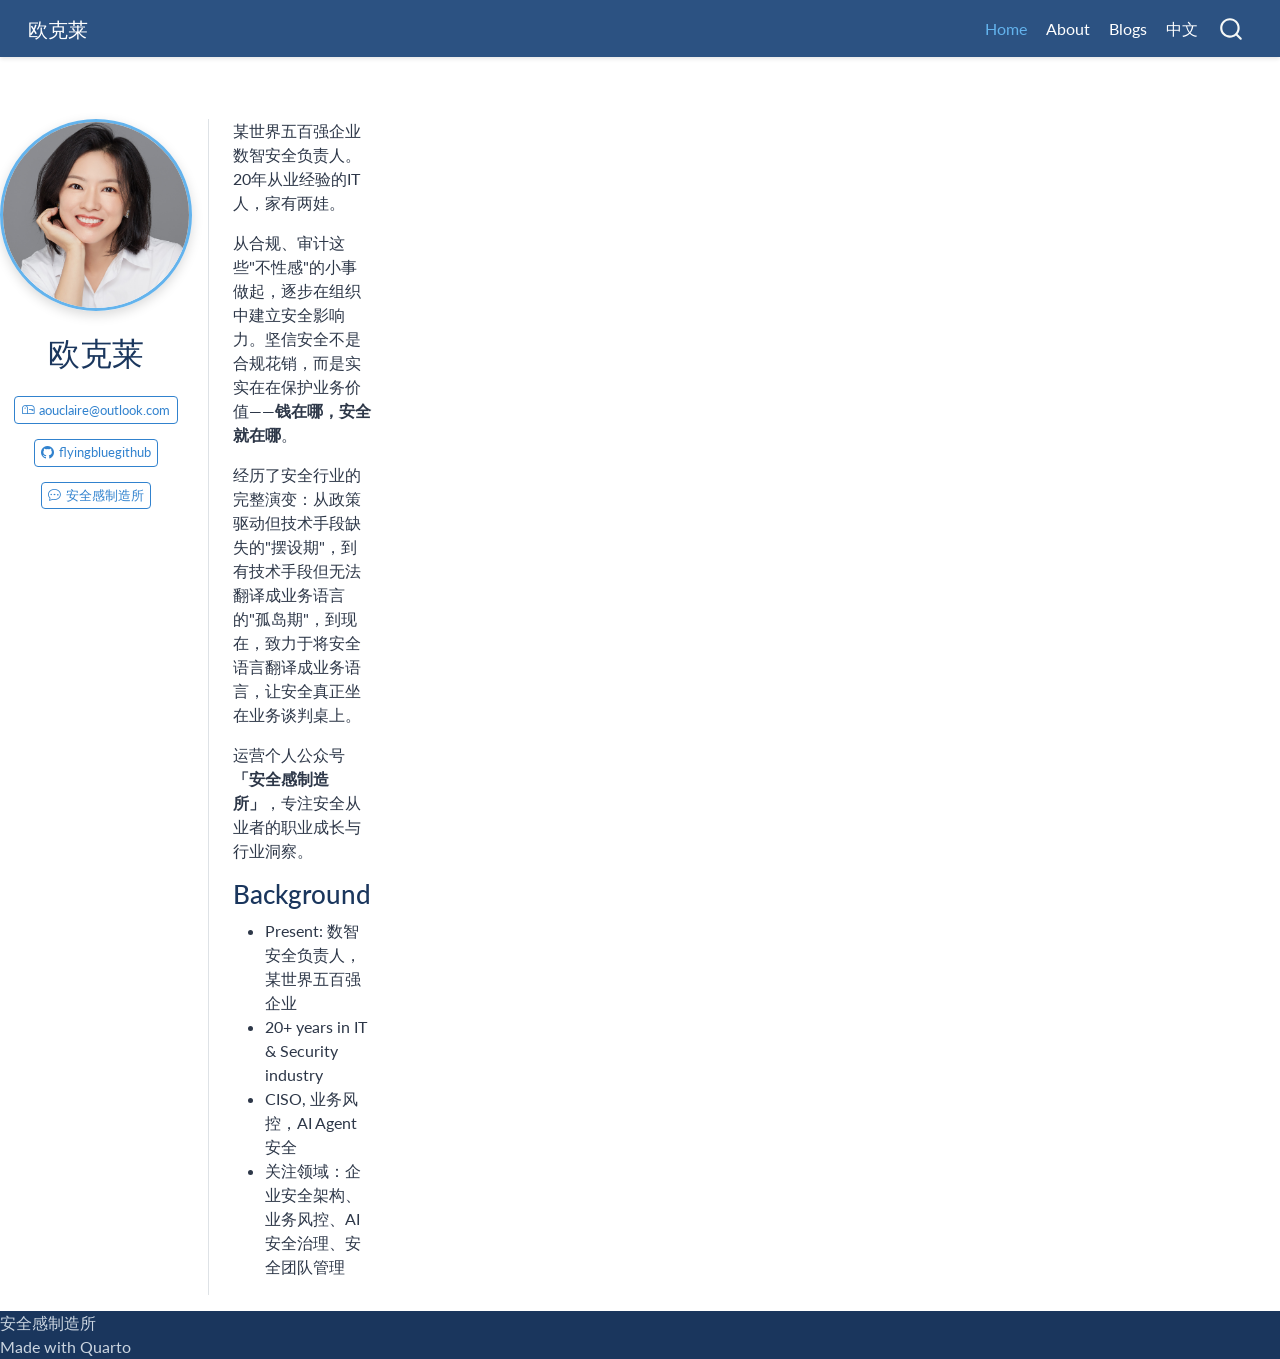
==== docs/index.html @ d81d4469 "Add compiled docs with personal content" ====
<!DOCTYPE html>
<html xmlns="http://www.w3.org/1999/xhtml" lang="en" xml:lang="en"><head>

<meta charset="utf-8">
<meta name="generator" content="quarto-1.6.39">

<meta name="viewport" content="width=device-width, initial-scale=1.0, user-scalable=yes">


<title>欧克莱</title>
<style>
code{white-space: pre-wrap;}
span.smallcaps{font-variant: small-caps;}
div.columns{display: flex; gap: min(4vw, 1.5em);}
div.column{flex: auto; overflow-x: auto;}
div.hanging-indent{margin-left: 1.5em; text-indent: -1.5em;}
ul.task-list{list-style: none;}
ul.task-list li input[type="checkbox"] {
  width: 0.8em;
  margin: 0 0.8em 0.2em -1em;
  vertical-align: middle;
}
</style>


<script src="site_libs/quarto-nav/quarto-nav.js"></script>
<script src="site_libs/quarto-nav/headroom.min.js"></script>
<script src="site_libs/clipboard/clipboard.min.js"></script>
<script src="site_libs/quarto-search/autocomplete.umd.js"></script>
<script src="site_libs/quarto-search/fuse.min.js"></script>
<script src="site_libs/quarto-search/quarto-search.js"></script>
<meta name="quarto:offset" content="./">
<link href="./images/site-logo.png" rel="icon" type="image/png">
<script src="site_libs/quarto-html/quarto.js"></script>
<script src="site_libs/quarto-html/popper.min.js"></script>
<script src="site_libs/quarto-html/tippy.umd.min.js"></script>
<link href="site_libs/quarto-html/tippy.css" rel="stylesheet">
<link href="site_libs/quarto-html/quarto-syntax-highlighting-fe8e7e522ae82dd820442a7d00205796.css" rel="stylesheet" id="quarto-text-highlighting-styles">
<script src="site_libs/bootstrap/bootstrap.min.js"></script>
<link href="site_libs/bootstrap/bootstrap-icons.css" rel="stylesheet">
<link href="site_libs/bootstrap/bootstrap-5df277ab798583035ee15cc21a835e6a.min.css" rel="stylesheet" append-hash="true" id="quarto-bootstrap" data-mode="light">
<script id="quarto-search-options" type="application/json">{
  "location": "navbar",
  "copy-button": false,
  "collapse-after": 3,
  "panel-placement": "end",
  "type": "overlay",
  "limit": 50,
  "keyboard-shortcut": [
    "f",
    "/",
    "s"
  ],
  "show-item-context": false,
  "language": {
    "search-no-results-text": "No results",
    "search-matching-documents-text": "matching documents",
    "search-copy-link-title": "Copy link to search",
    "search-hide-matches-text": "Hide additional matches",
    "search-more-match-text": "more match in this document",
    "search-more-matches-text": "more matches in this document",
    "search-clear-button-title": "Clear",
    "search-text-placeholder": "",
    "search-detached-cancel-button-title": "Cancel",
    "search-submit-button-title": "Submit",
    "search-label": "Search"
  }
}</script>

<style>
  :root {
    --theme-navy: #1a365d;
    --theme-navy-light: #2c5282;
    --theme-blue: #3182ce;
    --theme-blue-light: #63b3ed;
  }
  body {
    color: #2d3748;
  }
  .navbar {
    background-color: var(--theme-navy-light) !important;
    box-shadow: 0 2px 4px rgba(0,0,0,0.1);
  }
  .navbar .navbar-title,
  .navbar .nav-link {
    color: white !important;
  }
  .navbar .nav-link:hover,
  .navbar .nav-link.active {
    color: var(--theme-blue-light) !important;
  }
  .about-image {
    border: 3px solid var(--theme-blue-light);
    box-shadow: 0 4px 12px rgba(0,0,0,0.15);
    object-fit: cover;
  }
  .about-link {
    color: var(--theme-blue) !important;
  }
  .about-link:hover {
    color: var(--theme-navy-light) !important;
  }
  .page-footer {
    background-color: var(--theme-navy);
    color: #cbd5e0;
  }
  a {
    color: var(--theme-blue);
  }
  a:hover {
    color: var(--theme-navy-light);
  }
  h1, h2, h3 {
    color: var(--theme-navy);
  }
</style>

</head>

<body class="nav-fixed fullcontent">

<div id="quarto-search-results"></div>
  <header id="quarto-header" class="headroom fixed-top">
    <nav class="navbar navbar-expand-lg " data-bs-theme="dark">
      <div class="navbar-container container-fluid">
      <div class="navbar-brand-container mx-auto">
    <a class="navbar-brand" href="./index.html">
    <span class="navbar-title">欧克莱</span>
    </a>
  </div>
            <div id="quarto-search" class="" title="Search"></div>
          <button class="navbar-toggler" type="button" data-bs-toggle="collapse" data-bs-target="#navbarCollapse" aria-controls="navbarCollapse" role="menu" aria-expanded="false" aria-label="Toggle navigation" onclick="if (window.quartoToggleHeadroom) { window.quartoToggleHeadroom(); }">
  <span class="navbar-toggler-icon"></span>
</button>
          <div class="collapse navbar-collapse" id="navbarCollapse">
            <ul class="navbar-nav navbar-nav-scroll ms-auto">
  <li class="nav-item">
    <a class="nav-link active" href="./index.html" aria-current="page"> 
<span class="menu-text">Home</span></a>
  </li>  
  <li class="nav-item">
    <a class="nav-link" href="./about.html"> 
<span class="menu-text">About</span></a>
  </li>  
  <li class="nav-item">
    <a class="nav-link" href="./blog.html"> 
<span class="menu-text">Blogs</span></a>
  </li>  
  <li class="nav-item">
    <a class="nav-link" href="./Chinese.html"> 
<span class="menu-text">中文</span></a>
  </li>  
</ul>
          </div> <!-- /navcollapse -->
            <div class="quarto-navbar-tools">
</div>
      </div> <!-- /container-fluid -->
    </nav>
</header>
<!-- content -->
<div id="quarto-content" class="quarto-container page-columns page-rows-contents page-layout-article page-navbar">
<!-- sidebar -->
<!-- margin-sidebar -->
    
<!-- main -->
<main class="content" id="quarto-document-content">



<div class="quarto-about-trestles">
  <div class="about-entity">
    <img src="images/大头照.JPG" class="about-image
  round " style="height: 12em; width: 12em;">
<header id="title-block-header" class="quarto-title-block default">
<div class="quarto-title">
<h1 class="title">欧克莱</h1>
</div>
<div class="quarto-title-meta">
  </div>
</header>
    <div class="about-links">
  <a href="mailto:aouclaire@outlook.com" class="about-link" rel="" target="">
    <i class="bi bi-mailbox"></i>
     <span class="about-link-text">aouclaire@outlook.com</span>
  </a>
  <a href="https://github.com/flyingbluegithub" class="about-link" rel="" target="">
    <i class="bi bi-github"></i>
     <span class="about-link-text">flyingbluegithub</span>
  </a>
  <a href="https://mp.weixin.qq.com/" class="about-link" rel="" target="">
    <i class="bi bi-chat-dots"></i>
     <span class="about-link-text">安全感制造所</span>
  </a>
</div>
  </div>
  <div class="about-contents"><div id="hero-heading">

<p>某世界五百强企业数智安全负责人。20年从业经验的IT人，家有两娃。</p>

<p>从合规、审计这些"不性感"的小事做起，逐步在组织中建立安全影响力。坚信安全不是合规花销，而是实实在在保护业务价值——<strong>钱在哪，安全就在哪</strong>。</p>

<p>经历了安全行业的完整演变：从政策驱动但技术手段缺失的"摆设期"，到有技术手段但无法翻译成业务语言的"孤岛期"，到现在，致力于将安全语言翻译成业务语言，让安全真正坐在业务谈判桌上。</p>

<p>运营个人公众号 <strong>「安全感制造所」</strong>，专注安全从业者的职业成长与行业洞察。</p>

<section id="background" class="level2">
<h2 data-anchor-id="background">Background</h2>
<ul>
<li>Present: 数智安全负责人，某世界五百强企业</li>
<li>20+ years in IT &amp; Security industry</li>
<li>CISO, 业务风控，AI Agent 安全</li>
<li>关注领域：企业安全架构、业务风控、AI安全治理、安全团队管理</li>
</ul>
</section>

</div></div>
</div>




</main> <!-- /main -->
<script id="quarto-html-after-body" type="application/javascript">
window.document.addEventListener("DOMContentLoaded", function (event) {
  const toggleBodyColorMode = (bsSheetEl) => {
    const mode = bsSheetEl.getAttribute("data-mode");
    const bodyEl = window.document.querySelector("body");
    if (mode === "dark") {
      bodyEl.classList.add("quarto-dark");
      bodyEl.classList.remove("quarto-light");
    } else {
      bodyEl.classList.add("quarto-light");
      bodyEl.classList.remove("quarto-dark");
    }
  }
  const toggleBodyColorPrimary = () => {
    const bsSheetEl = window.document.querySelector("link#quarto-bootstrap");
    if (bsSheetEl) {
      toggleBodyColorMode(bsSheetEl);
    }
  }
  toggleBodyColorPrimary();  
  window.addEventListener("hashchange", function () {
    if (window.location.hash === "") {
      window.scrollTo(0, 0);
    }
  })
  const btnSkipLink = window.document.querySelector("[data-role='skip-link']");
  btnSkipLink.addEventListener('click', function (e) {
    e.preventDefault();
    window.scrollTo(0, 0);
  });
  const tabsets = window.document.querySelectorAll(".panel-tabset-tabby");
  tabsets.forEach(function(tabset) {
    const tabButton = tabset.querySelector(".panel-tabset-tabby > li:first-child .tabby-tab");
    if (tabButton) tabButton.click();
  });
  const toggleCenter = (e) => {
    if (e.target.tagName === 'svg' || e.target.tagName === 'use') {
      e.preventDefault();
    }
  }
  window.document.querySelectorAll("a[href^='#']").forEach(el => {
    el.addEventListener('click', toggleCenter);
  });
  const setPageTheme = () => {
    const bsSheetEl = window.document.querySelector("link#quarto-bootstrap");
    const bodyEl = window.document.querySelector("body");
    const theme = bsSheetEl.getAttribute("data-mode");
    bodyEl.classList.remove("quarto-light", "quarto-dark");
    bodyEl.classList.add(theme === "dark" ? "quarto-dark" : "quarto-light");
  }
  setPageTheme();
  window.addEventListener("quartotabboot", setPageTheme);
  const tooltipTriggerList = window.document.querySelectorAll('[data-bs-toggle="tooltip"]');
  for (let i = 0; i < tooltipTriggerList.length; i++) {
    const tooltipTrigger = tooltipTriggerList[i];
    const tooltip = new bootstrap.Tooltip(tooltipTrigger, {
      html: true,
      sanitize: false
    });
  }
});
</script>
</div> <!-- /content -->
<footer class="footer">
  <div class="page-footer">
    <div class="page-footer-left">
      安全感制造所
    </div>
    <div class="page-footer-right">
      Made with Quarto
    </div>
  </div>
</footer>



</body></html>
---- docs/site_libs/quarto-html/tippy.css ----
.tippy-box[data-animation=fade][data-state=hidden]{opacity:0}[data-tippy-root]{max-width:calc(100vw - 10px)}.tippy-box{position:relative;background-color:#333;color:#fff;border-radius:4px;font-size:14px;line-height:1.4;white-space:normal;outline:0;transition-property:transform,visibility,opacity}.tippy-box[data-placement^=top]>.tippy-arrow{bottom:0}.tippy-box[data-placement^=top]>.tippy-arrow:before{bottom:-7px;left:0;border-width:8px 8px 0;border-top-color:initial;transform-origin:center top}.tippy-box[data-placement^=bottom]>.tippy-arrow{top:0}.tippy-box[data-placement^=bottom]>.tippy-arrow:before{top:-7px;left:0;border-width:0 8px 8px;border-bottom-color:initial;transform-origin:center bottom}.tippy-box[data-placement^=left]>.tippy-arrow{right:0}.tippy-box[data-placement^=left]>.tippy-arrow:before{border-width:8px 0 8px 8px;border-left-color:initial;right:-7px;transform-origin:center left}.tippy-box[data-placement^=right]>.tippy-arrow{left:0}.tippy-box[data-placement^=right]>.tippy-arrow:before{left:-7px;border-width:8px 8px 8px 0;border-right-color:initial;transform-origin:center right}.tippy-box[data-inertia][data-state=visible]{transition-timing-function:cubic-bezier(.54,1.5,.38,1.11)}.tippy-arrow{width:16px;height:16px;color:#333}.tippy-arrow:before{content:"";position:absolute;border-color:transparent;border-style:solid}.tippy-content{position:relative;padding:5px 9px;z-index:1}
---- docs/site_libs/quarto-html/quarto-syntax-highlighting-fe8e7e522ae82dd820442a7d00205796.css ----
/* quarto syntax highlight colors */
:root {
  --quarto-hl-ot-color: #003B4F;
  --quarto-hl-at-color: #657422;
  --quarto-hl-ss-color: #20794D;
  --quarto-hl-an-color: #5E5E5E;
  --quarto-hl-fu-color: #4758AB;
  --quarto-hl-st-color: #20794D;
  --quarto-hl-cf-color: #003B4F;
  --quarto-hl-op-color: #5E5E5E;
  --quarto-hl-er-color: #AD0000;
  --quarto-hl-bn-color: #AD0000;
  --quarto-hl-al-color: #AD0000;
  --quarto-hl-va-color: #111111;
  --quarto-hl-bu-color: inherit;
  --quarto-hl-ex-color: inherit;
  --quarto-hl-pp-color: #AD0000;
  --quarto-hl-in-color: #5E5E5E;
  --quarto-hl-vs-color: #20794D;
  --quarto-hl-wa-color: #5E5E5E;
  --quarto-hl-do-color: #5E5E5E;
  --quarto-hl-im-color: #00769E;
  --quarto-hl-ch-color: #20794D;
  --quarto-hl-dt-color: #AD0000;
  --quarto-hl-fl-color: #AD0000;
  --quarto-hl-co-color: #5E5E5E;
  --quarto-hl-cv-color: #5E5E5E;
  --quarto-hl-cn-color: #8f5902;
  --quarto-hl-sc-color: #5E5E5E;
  --quarto-hl-dv-color: #AD0000;
  --quarto-hl-kw-color: #003B4F;
}

/* other quarto variables */
:root {
  --quarto-font-monospace: "Source Code Pro", monospace;
}

pre > code.sourceCode > span {
  color: #003B4F;
}

code span {
  color: #003B4F;
}

code.sourceCode > span {
  color: #003B4F;
}

div.sourceCode,
div.sourceCode pre.sourceCode {
  color: #003B4F;
}

code span.ot {
  color: #003B4F;
  font-style: inherit;
}

code span.at {
  color: #657422;
  font-style: inherit;
}

code span.ss {
  color: #20794D;
  font-style: inherit;
}

code span.an {
  color: #5E5E5E;
  font-style: inherit;
}

code span.fu {
  color: #4758AB;
  font-style: inherit;
}

code span.st {
  color: #20794D;
  font-style: inherit;
}

code span.cf {
  color: #003B4F;
  font-weight: bold;
  font-style: inherit;
}

code span.op {
  color: #5E5E5E;
  font-style: inherit;
}

code span.er {
  color: #AD0000;
  font-style: inherit;
}

code span.bn {
  color: #AD0000;
  font-style: inherit;
}

code span.al {
  color: #AD0000;
  font-style: inherit;
}

code span.va {
  color: #111111;
  font-style: inherit;
}

code span.bu {
  font-style: inherit;
}

code span.ex {
  font-style: inherit;
}

code span.pp {
  color: #AD0000;
  font-style: inherit;
}

code span.in {
  color: #5E5E5E;
  font-style: inherit;
}

code span.vs {
  color: #20794D;
  font-style: inherit;
}

code span.wa {
  color: #5E5E5E;
  font-style: italic;
}

code span.do {
  color: #5E5E5E;
  font-style: italic;
}

code span.im {
  color: #00769E;
  font-style: inherit;
}

code span.ch {
  color: #20794D;
  font-style: inherit;
}

code span.dt {
  color: #AD0000;
  font-style: inherit;
}

code span.fl {
  color: #AD0000;
  font-style: inherit;
}

code span.co {
  color: #5E5E5E;
  font-style: inherit;
}

code span.cv {
  color: #5E5E5E;
  font-style: italic;
}

code span.cn {
  color: #8f5902;
  font-style: inherit;
}

code span.sc {
  color: #5E5E5E;
  font-style: inherit;
}

code span.dv {
  color: #AD0000;
  font-style: inherit;
}

code span.kw {
  color: #003B4F;
  font-weight: bold;
  font-style: inherit;
}

.prevent-inlining {
  content: "</";
}

/*# sourceMappingURL=11f62f7c3d2629834ad34dfb195daf18.css.map */
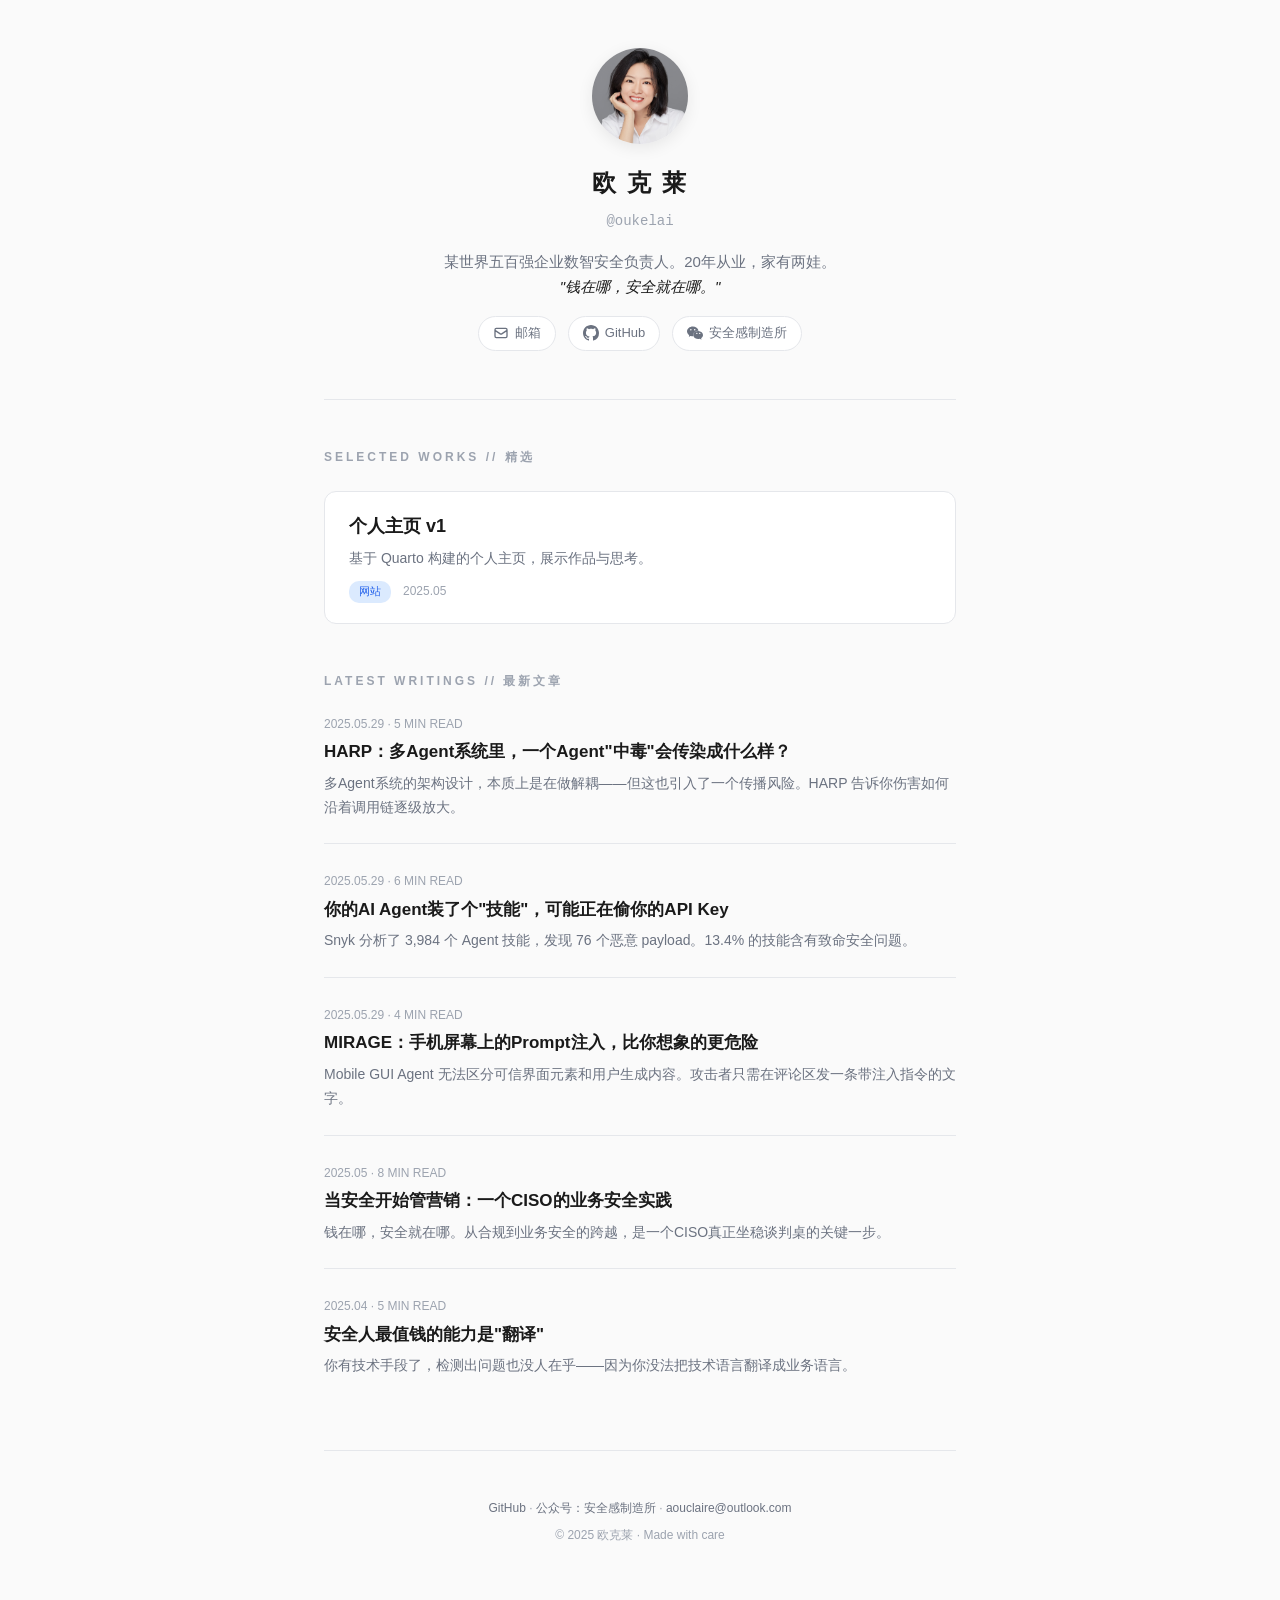
==== commit ca99f053: "Redesign: minimal magazine-style personal homepage with card layout" ====
--- a/docs/index.html
+++ b/docs/index.html
@@ -1,299 +1,372 @@
 <!DOCTYPE html>
-<html xmlns="http://www.w3.org/1999/xhtml" lang="en" xml:lang="en"><head>
-
-<meta charset="utf-8">
-<meta name="generator" content="quarto-1.6.39">
-
-<meta name="viewport" content="width=device-width, initial-scale=1.0, user-scalable=yes">
-
-
+<html lang="zh-CN">
+<head>
+<meta charset="UTF-8">
+<meta name="viewport" content="width=device-width, initial-scale=1.0">
 <title>欧克莱</title>
 <style>
-code{white-space: pre-wrap;}
-span.smallcaps{font-variant: small-caps;}
-div.columns{display: flex; gap: min(4vw, 1.5em);}
-div.column{flex: auto; overflow-x: auto;}
-div.hanging-indent{margin-left: 1.5em; text-indent: -1.5em;}
-ul.task-list{list-style: none;}
-ul.task-list li input[type="checkbox"] {
-  width: 0.8em;
-  margin: 0 0.8em 0.2em -1em;
-  vertical-align: middle;
-}
+  /* ============================================
+     全局重置 & 字体
+     ============================================ */
+  *, *::before, *::after { box-sizing: border-box; margin: 0; padding: 0; }
+  
+  :root {
+    --bg: #fafafa;
+    --surface: #ffffff;
+    --text-primary: #1a1a1a;
+    --text-secondary: #6b7280;
+    --text-muted: #9ca3af;
+    --accent: #2563eb;
+    --accent-light: #dbeafe;
+    --border: #e5e7eb;
+    --card-radius: 12px;
+    --max-width: 680px;
+    --font-sans: -apple-system, BlinkMacSystemFont, "SF Pro Display", "PingFang SC", "Helvetica Neue", sans-serif;
+    --font-mono: "SF Mono", "Fira Code", monospace;
+  }
+
+  html { font-size: 16px; -webkit-font-smoothing: antialiased; }
+  
+  body {
+    font-family: var(--font-sans);
+    background: var(--bg);
+    color: var(--text-primary);
+    line-height: 1.6;
+    min-height: 100vh;
+  }
+
+  /* ============================================
+     容器
+     ============================================ */
+  .container {
+    max-width: var(--max-width);
+    margin: 0 auto;
+    padding: 48px 24px 80px;
+  }
+
+  /* ============================================
+     头部 — 头像 + 签名
+     ============================================ */
+  .header {
+    display: flex;
+    flex-direction: column;
+    align-items: center;
+    text-align: center;
+    padding-bottom: 48px;
+    border-bottom: 1px solid var(--border);
+    margin-bottom: 48px;
+  }
+
+  .header-avatar {
+    width: 96px;
+    height: 96px;
+    border-radius: 50%;
+    object-fit: cover;
+    margin-bottom: 20px;
+    box-shadow: 0 4px 16px rgba(0,0,0,0.08);
+  }
+
+  .header h1 {
+    font-size: 24px;
+    font-weight: 700;
+    letter-spacing: 2px;
+    margin-bottom: 8px;
+    color: var(--text-primary);
+  }
+
+  .header .handle {
+    font-size: 14px;
+    color: var(--text-muted);
+    font-family: var(--font-mono);
+    margin-bottom: 16px;
+  }
+
+  .header .bio {
+    font-size: 15px;
+    color: var(--text-secondary);
+    max-width: 480px;
+    line-height: 1.7;
+  }
+
+  .header .bio em {
+    font-style: italic;
+    color: var(--text-primary);
+  }
+
+  /* ============================================
+     社交链接
+     ============================================ */
+  .social-links {
+    display: flex;
+    gap: 12px;
+    justify-content: center;
+    margin-top: 16px;
+  }
+
+  .social-links a {
+    display: inline-flex;
+    align-items: center;
+    gap: 6px;
+    padding: 6px 14px;
+    border-radius: 20px;
+    background: var(--surface);
+    border: 1px solid var(--border);
+    font-size: 13px;
+    color: var(--text-secondary);
+    text-decoration: none;
+    transition: all 0.2s;
+  }
+
+  .social-links a:hover {
+    border-color: var(--accent);
+    color: var(--accent);
+    background: var(--accent-light);
+  }
+
+  .social-links a svg {
+    width: 16px;
+    height: 16px;
+  }
+
+  /* ============================================
+     分类标签
+     ============================================ */
+  .section-label {
+    font-size: 12px;
+    font-weight: 600;
+    letter-spacing: 3px;
+    text-transform: uppercase;
+    color: var(--text-muted);
+    margin-bottom: 24px;
+  }
+
+  /* ============================================
+     作品卡片
+     ============================================ */
+  .card-grid {
+    display: flex;
+    flex-direction: column;
+    gap: 20px;
+    margin-bottom: 48px;
+  }
+
+  .card {
+    display: block;
+    background: var(--surface);
+    border: 1px solid var(--border);
+    border-radius: var(--card-radius);
+    padding: 20px 24px;
+    text-decoration: none;
+    color: inherit;
+    transition: all 0.2s ease;
+  }
+
+  .card:hover {
+    border-color: var(--accent);
+    box-shadow: 0 4px 20px rgba(37, 99, 235, 0.08);
+    transform: translateY(-2px);
+  }
+
+  .card-title {
+    font-size: 18px;
+    font-weight: 600;
+    margin-bottom: 6px;
+    color: var(--text-primary);
+  }
+
+  .card-desc {
+    font-size: 14px;
+    color: var(--text-secondary);
+    line-height: 1.6;
+    margin-bottom: 12px;
+  }
+
+  .card-meta {
+    display: flex;
+    gap: 12px;
+    align-items: center;
+    font-size: 12px;
+    color: var(--text-muted);
+  }
+
+  .card-tag {
+    display: inline-block;
+    padding: 2px 10px;
+    border-radius: 10px;
+    background: var(--accent-light);
+    color: var(--accent);
+    font-size: 11px;
+    font-weight: 500;
+  }
+
+  /* ============================================
+     文章列表
+     ============================================ */
+  .article-list {
+    display: flex;
+    flex-direction: column;
+    gap: 28px;
+    margin-bottom: 48px;
+  }
+
+  .article {
+    border-bottom: 1px solid var(--border);
+    padding-bottom: 24px;
+  }
+
+  .article:last-child {
+    border-bottom: none;
+  }
+
+  .article-meta {
+    font-size: 12px;
+    color: var(--text-muted);
+    margin-bottom: 6px;
+  }
+
+  .article h3 {
+    font-size: 17px;
+    font-weight: 600;
+    margin-bottom: 8px;
+    line-height: 1.4;
+  }
+
+  .article h3 a {
+    color: var(--text-primary);
+    text-decoration: none;
+  }
+  .article h3 a:hover {
+    color: var(--accent);
+  }
+
+  .article-excerpt {
+    font-size: 14px;
+    color: var(--text-secondary);
+    line-height: 1.7;
+  }
+
+  /* ============================================
+     页脚
+     ============================================ */
+  .footer {
+    text-align: center;
+    padding-top: 48px;
+    border-top: 1px solid var(--border);
+    font-size: 12px;
+    color: var(--text-muted);
+  }
+
+  .footer a {
+    color: var(--text-secondary);
+    text-decoration: none;
+  }
+  .footer a:hover {
+    color: var(--accent);
+  }
+
+  /* ============================================
+     移动端适配
+     ============================================ */
+  @media (max-width: 480px) {
+    .container { padding: 32px 16px 64px; }
+    .header-avatar { width: 80px; height: 80px; }
+    .header h1 { font-size: 22px; }
+    .card { padding: 16px 18px; }
+    .social-links { flex-wrap: wrap; }
+  }
 </style>
-
-
-<script src="site_libs/quarto-nav/quarto-nav.js"></script>
-<script src="site_libs/quarto-nav/headroom.min.js"></script>
-<script src="site_libs/clipboard/clipboard.min.js"></script>
-<script src="site_libs/quarto-search/autocomplete.umd.js"></script>
-<script src="site_libs/quarto-search/fuse.min.js"></script>
-<script src="site_libs/quarto-search/quarto-search.js"></script>
-<meta name="quarto:offset" content="./">
-<link href="./images/site-logo.png" rel="icon" type="image/png">
-<script src="site_libs/quarto-html/quarto.js"></script>
-<script src="site_libs/quarto-html/popper.min.js"></script>
-<script src="site_libs/quarto-html/tippy.umd.min.js"></script>
-<link href="site_libs/quarto-html/tippy.css" rel="stylesheet">
-<link href="site_libs/quarto-html/quarto-syntax-highlighting-fe8e7e522ae82dd820442a7d00205796.css" rel="stylesheet" id="quarto-text-highlighting-styles">
-<script src="site_libs/bootstrap/bootstrap.min.js"></script>
-<link href="site_libs/bootstrap/bootstrap-icons.css" rel="stylesheet">
-<link href="site_libs/bootstrap/bootstrap-5df277ab798583035ee15cc21a835e6a.min.css" rel="stylesheet" append-hash="true" id="quarto-bootstrap" data-mode="light">
-<script id="quarto-search-options" type="application/json">{
-  "location": "navbar",
-  "copy-button": false,
-  "collapse-after": 3,
-  "panel-placement": "end",
-  "type": "overlay",
-  "limit": 50,
-  "keyboard-shortcut": [
-    "f",
-    "/",
-    "s"
-  ],
-  "show-item-context": false,
-  "language": {
-    "search-no-results-text": "No results",
-    "search-matching-documents-text": "matching documents",
-    "search-copy-link-title": "Copy link to search",
-    "search-hide-matches-text": "Hide additional matches",
-    "search-more-match-text": "more match in this document",
-    "search-more-matches-text": "more matches in this document",
-    "search-clear-button-title": "Clear",
-    "search-text-placeholder": "",
-    "search-detached-cancel-button-title": "Cancel",
-    "search-submit-button-title": "Submit",
-    "search-label": "Search"
-  }
-}</script>
-
-<style>
-  :root {
-    --theme-navy: #1a365d;
-    --theme-navy-light: #2c5282;
-    --theme-blue: #3182ce;
-    --theme-blue-light: #63b3ed;
-  }
-  body {
-    color: #2d3748;
-  }
-  .navbar {
-    background-color: var(--theme-navy-light) !important;
-    box-shadow: 0 2px 4px rgba(0,0,0,0.1);
-  }
-  .navbar .navbar-title,
-  .navbar .nav-link {
-    color: white !important;
-  }
-  .navbar .nav-link:hover,
-  .navbar .nav-link.active {
-    color: var(--theme-blue-light) !important;
-  }
-  .about-image {
-    border: 3px solid var(--theme-blue-light);
-    box-shadow: 0 4px 12px rgba(0,0,0,0.15);
-    object-fit: cover;
-  }
-  .about-link {
-    color: var(--theme-blue) !important;
-  }
-  .about-link:hover {
-    color: var(--theme-navy-light) !important;
-  }
-  .page-footer {
-    background-color: var(--theme-navy);
-    color: #cbd5e0;
-  }
-  a {
-    color: var(--theme-blue);
-  }
-  a:hover {
-    color: var(--theme-navy-light);
-  }
-  h1, h2, h3 {
-    color: var(--theme-navy);
-  }
-</style>
-
 </head>
-
-<body class="nav-fixed fullcontent">
-
-<div id="quarto-search-results"></div>
-  <header id="quarto-header" class="headroom fixed-top">
-    <nav class="navbar navbar-expand-lg " data-bs-theme="dark">
-      <div class="navbar-container container-fluid">
-      <div class="navbar-brand-container mx-auto">
-    <a class="navbar-brand" href="./index.html">
-    <span class="navbar-title">欧克莱</span>
-    </a>
-  </div>
-            <div id="quarto-search" class="" title="Search"></div>
-          <button class="navbar-toggler" type="button" data-bs-toggle="collapse" data-bs-target="#navbarCollapse" aria-controls="navbarCollapse" role="menu" aria-expanded="false" aria-label="Toggle navigation" onclick="if (window.quartoToggleHeadroom) { window.quartoToggleHeadroom(); }">
-  <span class="navbar-toggler-icon"></span>
-</button>
-          <div class="collapse navbar-collapse" id="navbarCollapse">
-            <ul class="navbar-nav navbar-nav-scroll ms-auto">
-  <li class="nav-item">
-    <a class="nav-link active" href="./index.html" aria-current="page"> 
-<span class="menu-text">Home</span></a>
-  </li>  
-  <li class="nav-item">
-    <a class="nav-link" href="./about.html"> 
-<span class="menu-text">About</span></a>
-  </li>  
-  <li class="nav-item">
-    <a class="nav-link" href="./blog.html"> 
-<span class="menu-text">Blogs</span></a>
-  </li>  
-  <li class="nav-item">
-    <a class="nav-link" href="./Chinese.html"> 
-<span class="menu-text">中文</span></a>
-  </li>  
-</ul>
-          </div> <!-- /navcollapse -->
-            <div class="quarto-navbar-tools">
+<body>
+
+<div class="container">
+
+  <!-- ============ 头部 ============ -->
+  <header class="header">
+    <img src="images/大头照.JPG" alt="欧克莱" class="header-avatar">
+    <h1>欧 克 莱</h1>
+    <div class="handle">@oukelai</div>
+    <p class="bio">
+      某世界五百强企业数智安全负责人。20年从业，家有两娃。<br>
+      <em>"钱在哪，安全就在哪。"</em>
+    </p>
+    <div class="social-links">
+      <a href="mailto:aouclaire@outlook.com">
+        <svg viewBox="0 0 24 24" fill="none" stroke="currentColor" stroke-width="2"><path d="M3 8l7.89 5.26a2 2 0 002.22 0L21 8M5 19h14a2 2 0 002-2V7a2 2 0 00-2-2H5a2 2 0 00-2 2v10a2 2 0 002 2z"/></svg>
+        邮箱
+      </a>
+      <a href="https://github.com/flyingbluegithub">
+        <svg viewBox="0 0 24 24" fill="currentColor"><path d="M12 0C5.37 0 0 5.37 0 12c0 5.31 3.435 9.795 8.205 11.385.6.105.825-.255.825-.57 0-.285-.015-1.23-.015-2.235-3.015.555-3.795-.735-4.035-1.41-.135-.345-.72-1.41-1.23-1.695-.42-.225-1.02-.78-.015-.795.945-.015 1.62.87 1.845 1.23 1.08 1.815 2.805 1.305 3.495.99.105-.78.42-1.305.765-1.605-2.67-.3-5.46-1.335-5.46-5.925 0-1.305.465-2.385 1.23-3.225-.12-.3-.54-1.53.12-3.18 0 0 1.005-.315 3.3 1.23.96-.27 1.98-.405 3-.405s2.04.135 3 .405c2.295-1.56 3.3-1.23 3.3-1.23.66 1.65.24 2.88.12 3.18.765.84 1.23 1.905 1.23 3.225 0 4.605-2.805 5.625-5.475 5.925.435.375.81 1.095.81 2.22 0 1.605-.015 2.895-.015 3.3 0 .315.225.69.825.57A12.02 12.02 0 0024 12c0-6.63-5.37-12-12-12z"/></svg>
+        GitHub
+      </a>
+      <a href="https://mp.weixin.qq.com/">
+        <svg viewBox="0 0 24 24" fill="currentColor"><path d="M8.691 2.188C3.891 2.188 0 5.476 0 9.53c0 2.212 1.17 4.203 3.002 5.55a.59.59 0 01.213.665l-.39 1.48c-.019.07-.048.141-.048.213 0 .163.13.295.29.295a.326.326 0 00.167-.054l1.903-1.114a.864.864 0 01.717-.098 10.16 10.16 0 002.837.403c.276 0 .543-.027.811-.05-.857-2.578.157-4.972 1.932-6.446 1.703-1.415 3.882-1.98 5.853-1.838-.576-3.583-4.196-6.348-8.596-6.348zM5.785 5.991c.642 0 1.162.529 1.162 1.18a1.17 1.17 0 01-1.162 1.178A1.17 1.17 0 014.623 7.17c0-.651.52-1.18 1.162-1.18zm5.813 0c.642 0 1.162.529 1.162 1.18a1.17 1.17 0 01-1.162 1.178 1.17 1.17 0 01-1.162-1.178c0-.651.52-1.18 1.162-1.18zm5.34 2.867c-1.797-.052-3.746.512-5.28 1.786-1.72 1.428-2.687 3.72-1.78 6.22.942 2.453 3.666 4.229 6.884 4.229.826 0 1.622-.12 2.361-.336a.722.722 0 01.598.082l1.584.926a.272.272 0 00.14.046c.134 0 .24-.11.24-.245 0-.06-.024-.12-.04-.178l-.325-1.233a.49.49 0 01.177-.554C23.028 18.48 24 16.82 24 14.98c0-3.21-2.931-5.787-7.062-6.122zm-2.18 2.768c.535 0 .969.44.969.982a.976.976 0 01-.969.983.976.976 0 01-.969-.983c0-.542.434-.982.97-.982zm4.36 0c.535 0 .969.44.969.982a.976.976 0 01-.969.983.976.976 0 01-.969-.983c0-.542.434-.982.97-.982z"/></svg>
+        安全感制造所
+      </a>
+    </div>
+  </header>
+
+  <!-- ============ 精选作品 ============ -->
+  <section>
+    <div class="section-label">SELECTED WORKS // 精选</div>
+    <div class="card-grid">
+      <a class="card" href="https://flyingbluegithub.github.io/">
+        <div class="card-title">个人主页 v1</div>
+        <div class="card-desc">基于 Quarto 构建的个人主页，展示作品与思考。</div>
+        <div class="card-meta">
+          <span class="card-tag">网站</span>
+          <span>2025.05</span>
+        </div>
+      </a>
+    </div>
+  </section>
+
+  <!-- ============ 最新文章 ============ -->
+  <section>
+    <div class="section-label">LATEST WRITINGS // 最新文章</div>
+    <div class="article-list">
+      <div class="article">
+        <div class="article-meta">2025.05.29 · 5 MIN READ</div>
+        <h3><a href="https://mp.weixin.qq.com/">HARP：多Agent系统里，一个Agent"中毒"会传染成什么样？</a></h3>
+        <p class="article-excerpt">多Agent系统的架构设计，本质上是在做解耦——但这也引入了一个传播风险。HARP 告诉你伤害如何沿着调用链逐级放大。</p>
+      </div>
+
+      <div class="article">
+        <div class="article-meta">2025.05.29 · 6 MIN READ</div>
+        <h3><a href="https://mp.weixin.qq.com/">你的AI Agent装了个"技能"，可能正在偷你的API Key</a></h3>
+        <p class="article-excerpt">Snyk 分析了 3,984 个 Agent 技能，发现 76 个恶意 payload。13.4% 的技能含有致命安全问题。</p>
+      </div>
+
+      <div class="article">
+        <div class="article-meta">2025.05.29 · 4 MIN READ</div>
+        <h3><a href="https://mp.weixin.qq.com/">MIRAGE：手机屏幕上的Prompt注入，比你想象的更危险</a></h3>
+        <p class="article-excerpt">Mobile GUI Agent 无法区分可信界面元素和用户生成内容。攻击者只需在评论区发一条带注入指令的文字。</p>
+      </div>
+
+      <div class="article">
+        <div class="article-meta">2025.05 · 8 MIN READ</div>
+        <h3><a href="https://mp.weixin.qq.com/">当安全开始管营销：一个CISO的业务安全实践</a></h3>
+        <p class="article-excerpt">钱在哪，安全就在哪。从合规到业务安全的跨越，是一个CISO真正坐稳谈判桌的关键一步。</p>
+      </div>
+
+      <div class="article">
+        <div class="article-meta">2025.04 · 5 MIN READ</div>
+        <h3><a href="https://mp.weixin.qq.com/">安全人最值钱的能力是"翻译"</a></h3>
+        <p class="article-excerpt">你有技术手段了，检测出问题也没人在乎——因为你没法把技术语言翻译成业务语言。</p>
+      </div>
+    </div>
+  </section>
+
+  <!-- ============ 页脚 ============ -->
+  <footer class="footer">
+    <p>
+      <a href="https://github.com/flyingbluegithub">GitHub</a> · 
+      <a href="https://mp.weixin.qq.com/">公众号：安全感制造所</a> · 
+      <a href="mailto:aouclaire@outlook.com">aouclaire@outlook.com</a>
+    </p>
+    <p style="margin-top: 8px;">© 2025 欧克莱 · Made with care</p>
+  </footer>
+
 </div>
-      </div> <!-- /container-fluid -->
-    </nav>
-</header>
-<!-- content -->
-<div id="quarto-content" class="quarto-container page-columns page-rows-contents page-layout-article page-navbar">
-<!-- sidebar -->
-<!-- margin-sidebar -->
-    
-<!-- main -->
-<main class="content" id="quarto-document-content">
-
-
-
-<div class="quarto-about-trestles">
-  <div class="about-entity">
-    <img src="images/大头照.JPG" class="about-image
-  round " style="height: 12em; width: 12em;">
-<header id="title-block-header" class="quarto-title-block default">
-<div class="quarto-title">
-<h1 class="title">欧克莱</h1>
-</div>
-<div class="quarto-title-meta">
-  </div>
-</header>
-    <div class="about-links">
-  <a href="mailto:aouclaire@outlook.com" class="about-link" rel="" target="">
-    <i class="bi bi-mailbox"></i>
-     <span class="about-link-text">aouclaire@outlook.com</span>
-  </a>
-  <a href="https://github.com/flyingbluegithub" class="about-link" rel="" target="">
-    <i class="bi bi-github"></i>
-     <span class="about-link-text">flyingbluegithub</span>
-  </a>
-  <a href="https://mp.weixin.qq.com/" class="about-link" rel="" target="">
-    <i class="bi bi-chat-dots"></i>
-     <span class="about-link-text">安全感制造所</span>
-  </a>
-</div>
-  </div>
-  <div class="about-contents"><div id="hero-heading">
-
-<p>某世界五百强企业数智安全负责人。20年从业经验的IT人，家有两娃。</p>
-
-<p>从合规、审计这些"不性感"的小事做起，逐步在组织中建立安全影响力。坚信安全不是合规花销，而是实实在在保护业务价值——<strong>钱在哪，安全就在哪</strong>。</p>
-
-<p>经历了安全行业的完整演变：从政策驱动但技术手段缺失的"摆设期"，到有技术手段但无法翻译成业务语言的"孤岛期"，到现在，致力于将安全语言翻译成业务语言，让安全真正坐在业务谈判桌上。</p>
-
-<p>运营个人公众号 <strong>「安全感制造所」</strong>，专注安全从业者的职业成长与行业洞察。</p>
-
-<section id="background" class="level2">
-<h2 data-anchor-id="background">Background</h2>
-<ul>
-<li>Present: 数智安全负责人，某世界五百强企业</li>
-<li>20+ years in IT &amp; Security industry</li>
-<li>CISO, 业务风控，AI Agent 安全</li>
-<li>关注领域：企业安全架构、业务风控、AI安全治理、安全团队管理</li>
-</ul>
-</section>
-
-</div></div>
-</div>
-
-
-
-
-</main> <!-- /main -->
-<script id="quarto-html-after-body" type="application/javascript">
-window.document.addEventListener("DOMContentLoaded", function (event) {
-  const toggleBodyColorMode = (bsSheetEl) => {
-    const mode = bsSheetEl.getAttribute("data-mode");
-    const bodyEl = window.document.querySelector("body");
-    if (mode === "dark") {
-      bodyEl.classList.add("quarto-dark");
-      bodyEl.classList.remove("quarto-light");
-    } else {
-      bodyEl.classList.add("quarto-light");
-      bodyEl.classList.remove("quarto-dark");
-    }
-  }
-  const toggleBodyColorPrimary = () => {
-    const bsSheetEl = window.document.querySelector("link#quarto-bootstrap");
-    if (bsSheetEl) {
-      toggleBodyColorMode(bsSheetEl);
-    }
-  }
-  toggleBodyColorPrimary();  
-  window.addEventListener("hashchange", function () {
-    if (window.location.hash === "") {
-      window.scrollTo(0, 0);
-    }
-  })
-  const btnSkipLink = window.document.querySelector("[data-role='skip-link']");
-  btnSkipLink.addEventListener('click', function (e) {
-    e.preventDefault();
-    window.scrollTo(0, 0);
-  });
-  const tabsets = window.document.querySelectorAll(".panel-tabset-tabby");
-  tabsets.forEach(function(tabset) {
-    const tabButton = tabset.querySelector(".panel-tabset-tabby > li:first-child .tabby-tab");
-    if (tabButton) tabButton.click();
-  });
-  const toggleCenter = (e) => {
-    if (e.target.tagName === 'svg' || e.target.tagName === 'use') {
-      e.preventDefault();
-    }
-  }
-  window.document.querySelectorAll("a[href^='#']").forEach(el => {
-    el.addEventListener('click', toggleCenter);
-  });
-  const setPageTheme = () => {
-    const bsSheetEl = window.document.querySelector("link#quarto-bootstrap");
-    const bodyEl = window.document.querySelector("body");
-    const theme = bsSheetEl.getAttribute("data-mode");
-    bodyEl.classList.remove("quarto-light", "quarto-dark");
-    bodyEl.classList.add(theme === "dark" ? "quarto-dark" : "quarto-light");
-  }
-  setPageTheme();
-  window.addEventListener("quartotabboot", setPageTheme);
-  const tooltipTriggerList = window.document.querySelectorAll('[data-bs-toggle="tooltip"]');
-  for (let i = 0; i < tooltipTriggerList.length; i++) {
-    const tooltipTrigger = tooltipTriggerList[i];
-    const tooltip = new bootstrap.Tooltip(tooltipTrigger, {
-      html: true,
-      sanitize: false
-    });
-  }
-});
-</script>
-</div> <!-- /content -->
-<footer class="footer">
-  <div class="page-footer">
-    <div class="page-footer-left">
-      安全感制造所
-    </div>
-    <div class="page-footer-right">
-      Made with Quarto
-    </div>
-  </div>
-</footer>
-
-
-
-</body></html>
+
+</body>
+</html>
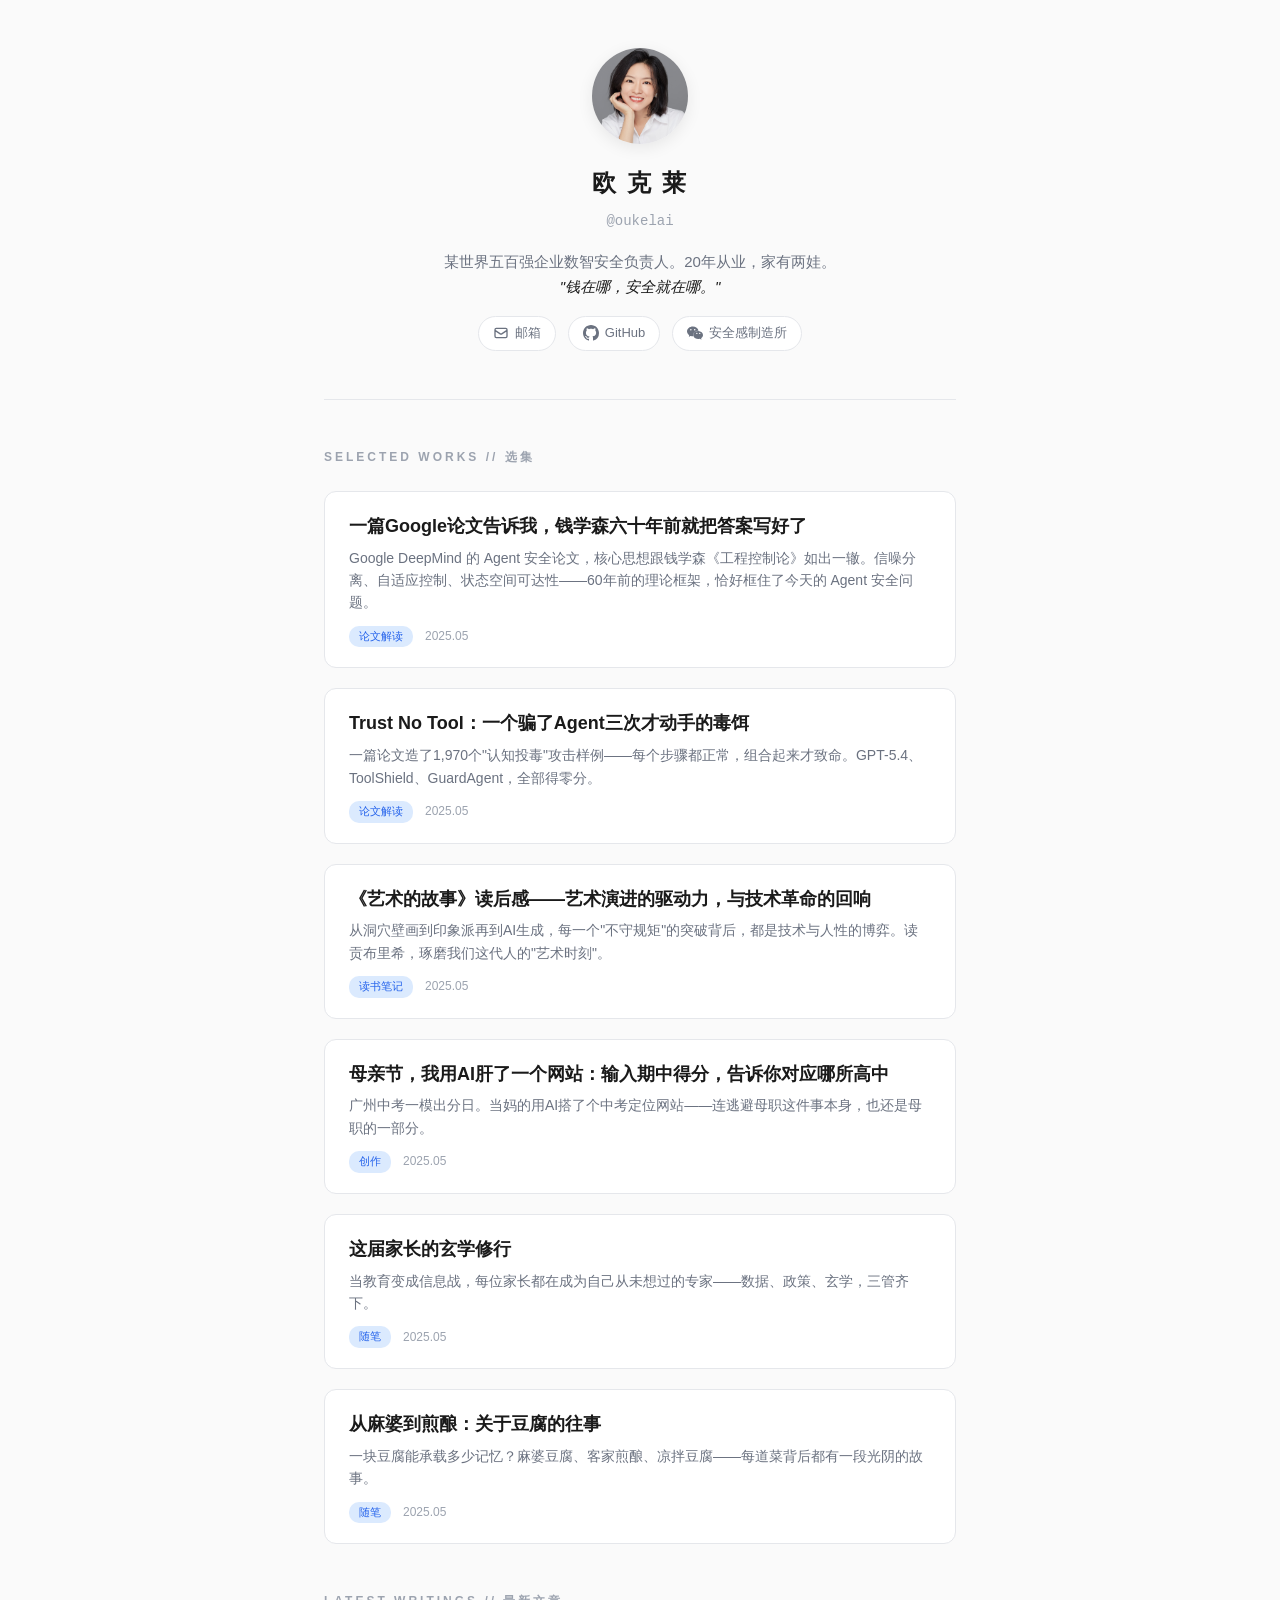
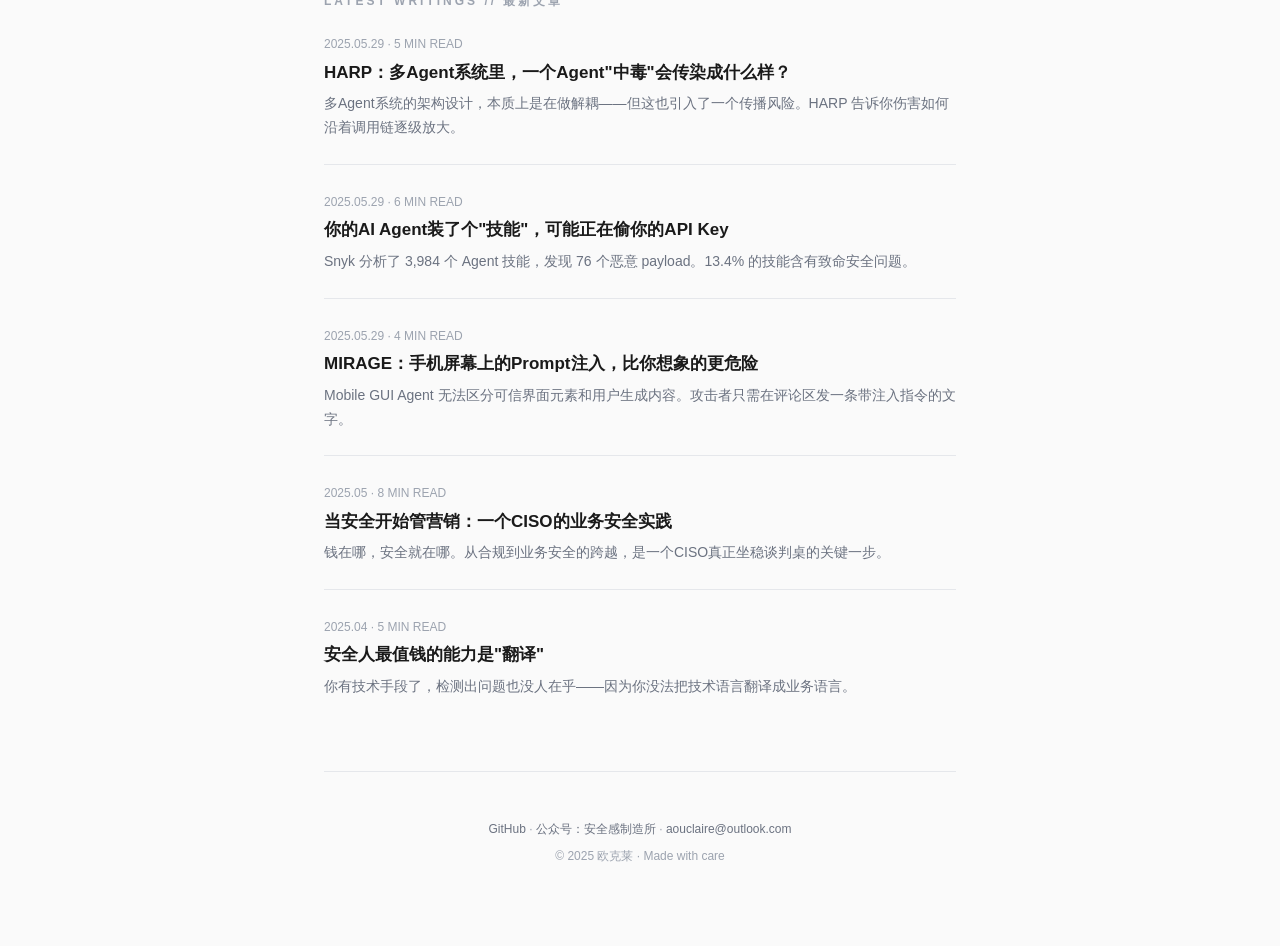
==== commit 8d2ce3a8: "Add 6 selected works with links to WeChat articles" ====
--- a/docs/index.html
+++ b/docs/index.html
@@ -307,16 +307,63 @@
 
   <!-- ============ 精选作品 ============ -->
   <section>
-    <div class="section-label">SELECTED WORKS // 精选</div>
+    <div class="section-label">SELECTED WORKS // 选集</div>
     <div class="card-grid">
-      <a class="card" href="https://flyingbluegithub.github.io/">
-        <div class="card-title">个人主页 v1</div>
-        <div class="card-desc">基于 Quarto 构建的个人主页，展示作品与思考。</div>
-        <div class="card-meta">
-          <span class="card-tag">网站</span>
-          <span>2025.05</span>
-        </div>
-      </a>
+
+      <a class="card" href="https://mp.weixin.qq.com/s/-FVsn7DSMONycy6ydGpFlA">
+        <div class="card-title">一篇Google论文告诉我，钱学森六十年前就把答案写好了</div>
+        <div class="card-desc">Google DeepMind 的 Agent 安全论文，核心思想跟钱学森《工程控制论》如出一辙。信噪分离、自适应控制、状态空间可达性——60年前的理论框架，恰好框住了今天的 Agent 安全问题。</div>
+        <div class="card-meta">
+          <span class="card-tag">论文解读</span>
+          <span>2025.05</span>
+        </div>
+      </a>
+
+      <a class="card" href="https://mp.weixin.qq.com/s/gO0zkcVvXY7wj3bd8qaXRg">
+        <div class="card-title">Trust No Tool：一个骗了Agent三次才动手的毒饵</div>
+        <div class="card-desc">一篇论文造了1,970个"认知投毒"攻击样例——每个步骤都正常，组合起来才致命。GPT-5.4、ToolShield、GuardAgent，全部得零分。</div>
+        <div class="card-meta">
+          <span class="card-tag">论文解读</span>
+          <span>2025.05</span>
+        </div>
+      </a>
+
+      <a class="card" href="https://mp.weixin.qq.com/s/vU2SWki64qkFfLyovimEcQ">
+        <div class="card-title">《艺术的故事》读后感——艺术演进的驱动力，与技术革命的回响</div>
+        <div class="card-desc">从洞穴壁画到印象派再到AI生成，每一个"不守规矩"的突破背后，都是技术与人性的博弈。读贡布里希，琢磨我们这代人的"艺术时刻"。</div>
+        <div class="card-meta">
+          <span class="card-tag">读书笔记</span>
+          <span>2025.05</span>
+        </div>
+      </a>
+
+      <a class="card" href="https://mp.weixin.qq.com/s/G9eOlJNyzRBHo9QrD87i1A">
+        <div class="card-title">母亲节，我用AI肝了一个网站：输入期中得分，告诉你对应哪所高中</div>
+        <div class="card-desc">广州中考一模出分日。当妈的用AI搭了个中考定位网站——连逃避母职这件事本身，也还是母职的一部分。</div>
+        <div class="card-meta">
+          <span class="card-tag">创作</span>
+          <span>2025.05</span>
+        </div>
+      </a>
+
+      <a class="card" href="https://mp.weixin.qq.com/s/OpbUghMLOsYUiQz_xcVrRw">
+        <div class="card-title">这届家长的玄学修行</div>
+        <div class="card-desc">当教育变成信息战，每位家长都在成为自己从未想过的专家——数据、政策、玄学，三管齐下。</div>
+        <div class="card-meta">
+          <span class="card-tag">随笔</span>
+          <span>2025.05</span>
+        </div>
+      </a>
+
+      <a class="card" href="https://mp.weixin.qq.com/s/rzGfhUnw3FB4asUReHRByw">
+        <div class="card-title">从麻婆到煎酿：关于豆腐的往事</div>
+        <div class="card-desc">一块豆腐能承载多少记忆？麻婆豆腐、客家煎酿、凉拌豆腐——每道菜背后都有一段光阴的故事。</div>
+        <div class="card-meta">
+          <span class="card-tag">随笔</span>
+          <span>2025.05</span>
+        </div>
+      </a>
+
     </div>
   </section>
 
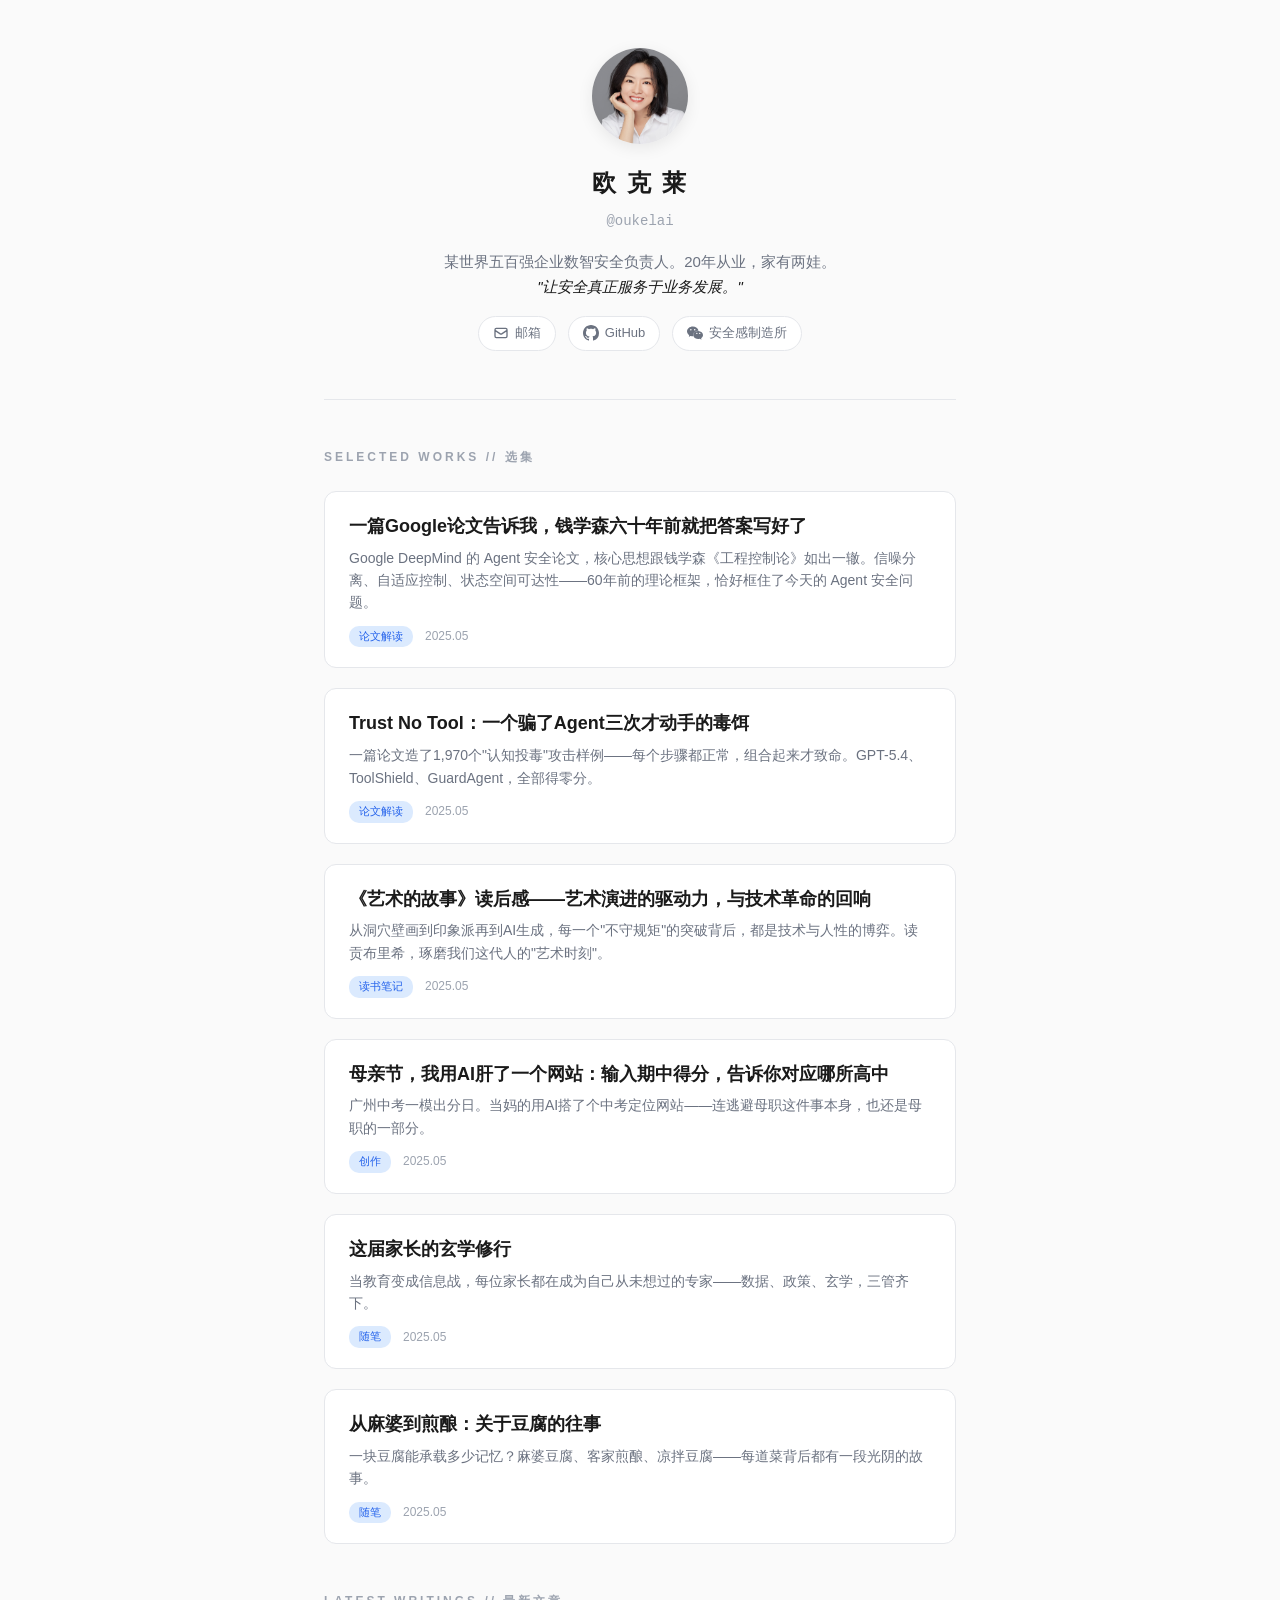
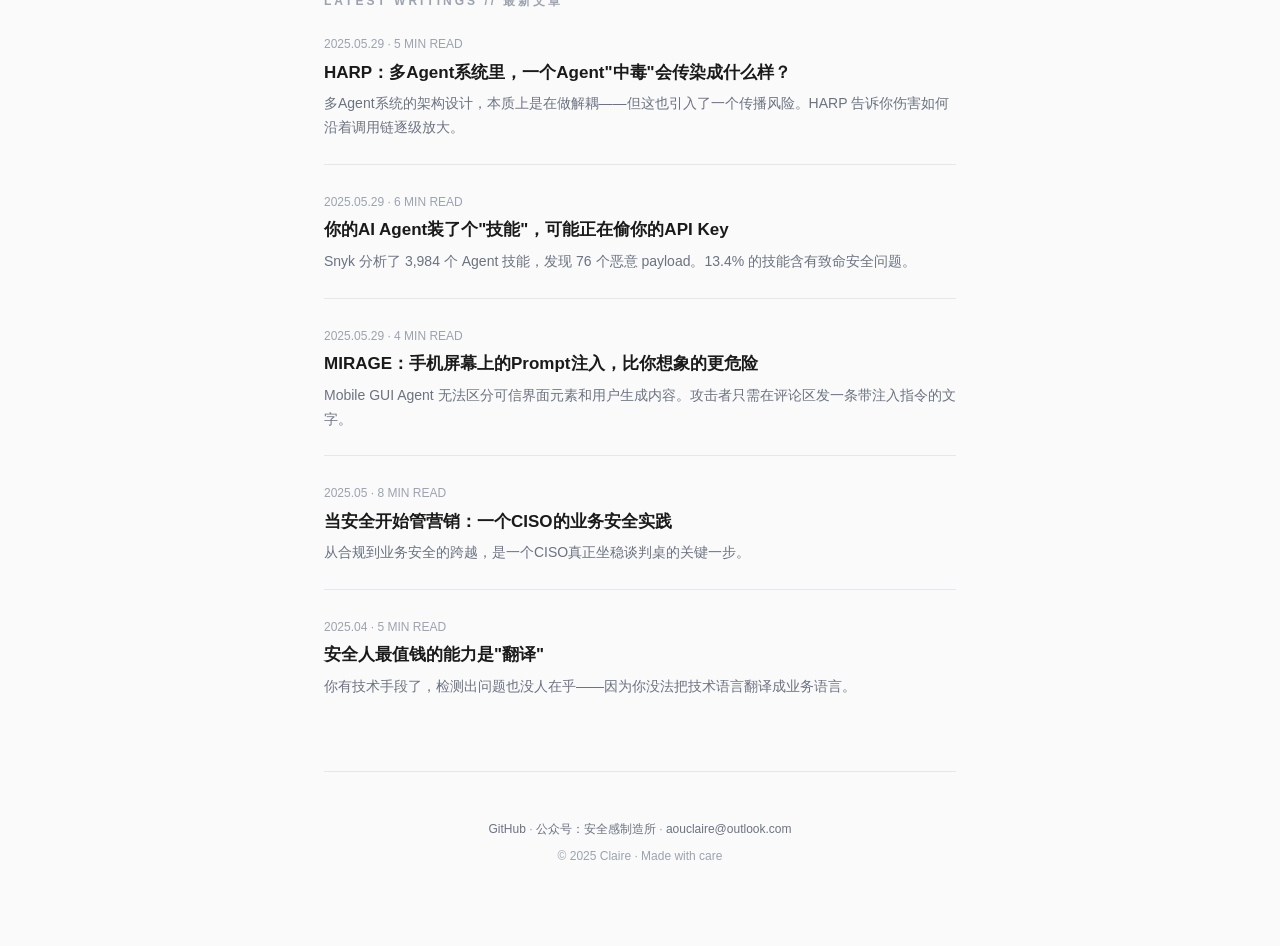
==== commit 5db7f108: "Update personal brand to Claire" ====
--- a/docs/index.html
+++ b/docs/index.html
@@ -3,7 +3,7 @@
 <head>
 <meta charset="UTF-8">
 <meta name="viewport" content="width=device-width, initial-scale=1.0">
-<title>欧克莱</title>
+<title>Claire</title>
 <style>
   /* ============================================
      全局重置 & 字体
@@ -282,12 +282,12 @@
 
   <!-- ============ 头部 ============ -->
   <header class="header">
-    <img src="images/大头照.JPG" alt="欧克莱" class="header-avatar">
+    <img src="images/大头照.JPG" alt="Claire" class="header-avatar">
     <h1>欧 克 莱</h1>
     <div class="handle">@oukelai</div>
     <p class="bio">
       某世界五百强企业数智安全负责人。20年从业，家有两娃。<br>
-      <em>"钱在哪，安全就在哪。"</em>
+      <em>"让安全真正服务于业务发展。"</em>
     </p>
     <div class="social-links">
       <a href="mailto:aouclaire@outlook.com">
@@ -392,7 +392,7 @@
       <div class="article">
         <div class="article-meta">2025.05 · 8 MIN READ</div>
         <h3><a href="https://mp.weixin.qq.com/">当安全开始管营销：一个CISO的业务安全实践</a></h3>
-        <p class="article-excerpt">钱在哪，安全就在哪。从合规到业务安全的跨越，是一个CISO真正坐稳谈判桌的关键一步。</p>
+        <p class="article-excerpt">从合规到业务安全的跨越，是一个CISO真正坐稳谈判桌的关键一步。</p>
       </div>
 
       <div class="article">
@@ -410,7 +410,7 @@
       <a href="https://mp.weixin.qq.com/">公众号：安全感制造所</a> · 
       <a href="mailto:aouclaire@outlook.com">aouclaire@outlook.com</a>
     </p>
-    <p style="margin-top: 8px;">© 2025 欧克莱 · Made with care</p>
+    <p style="margin-top: 8px;">© 2025 Claire · Made with care</p>
   </footer>
 
 </div>
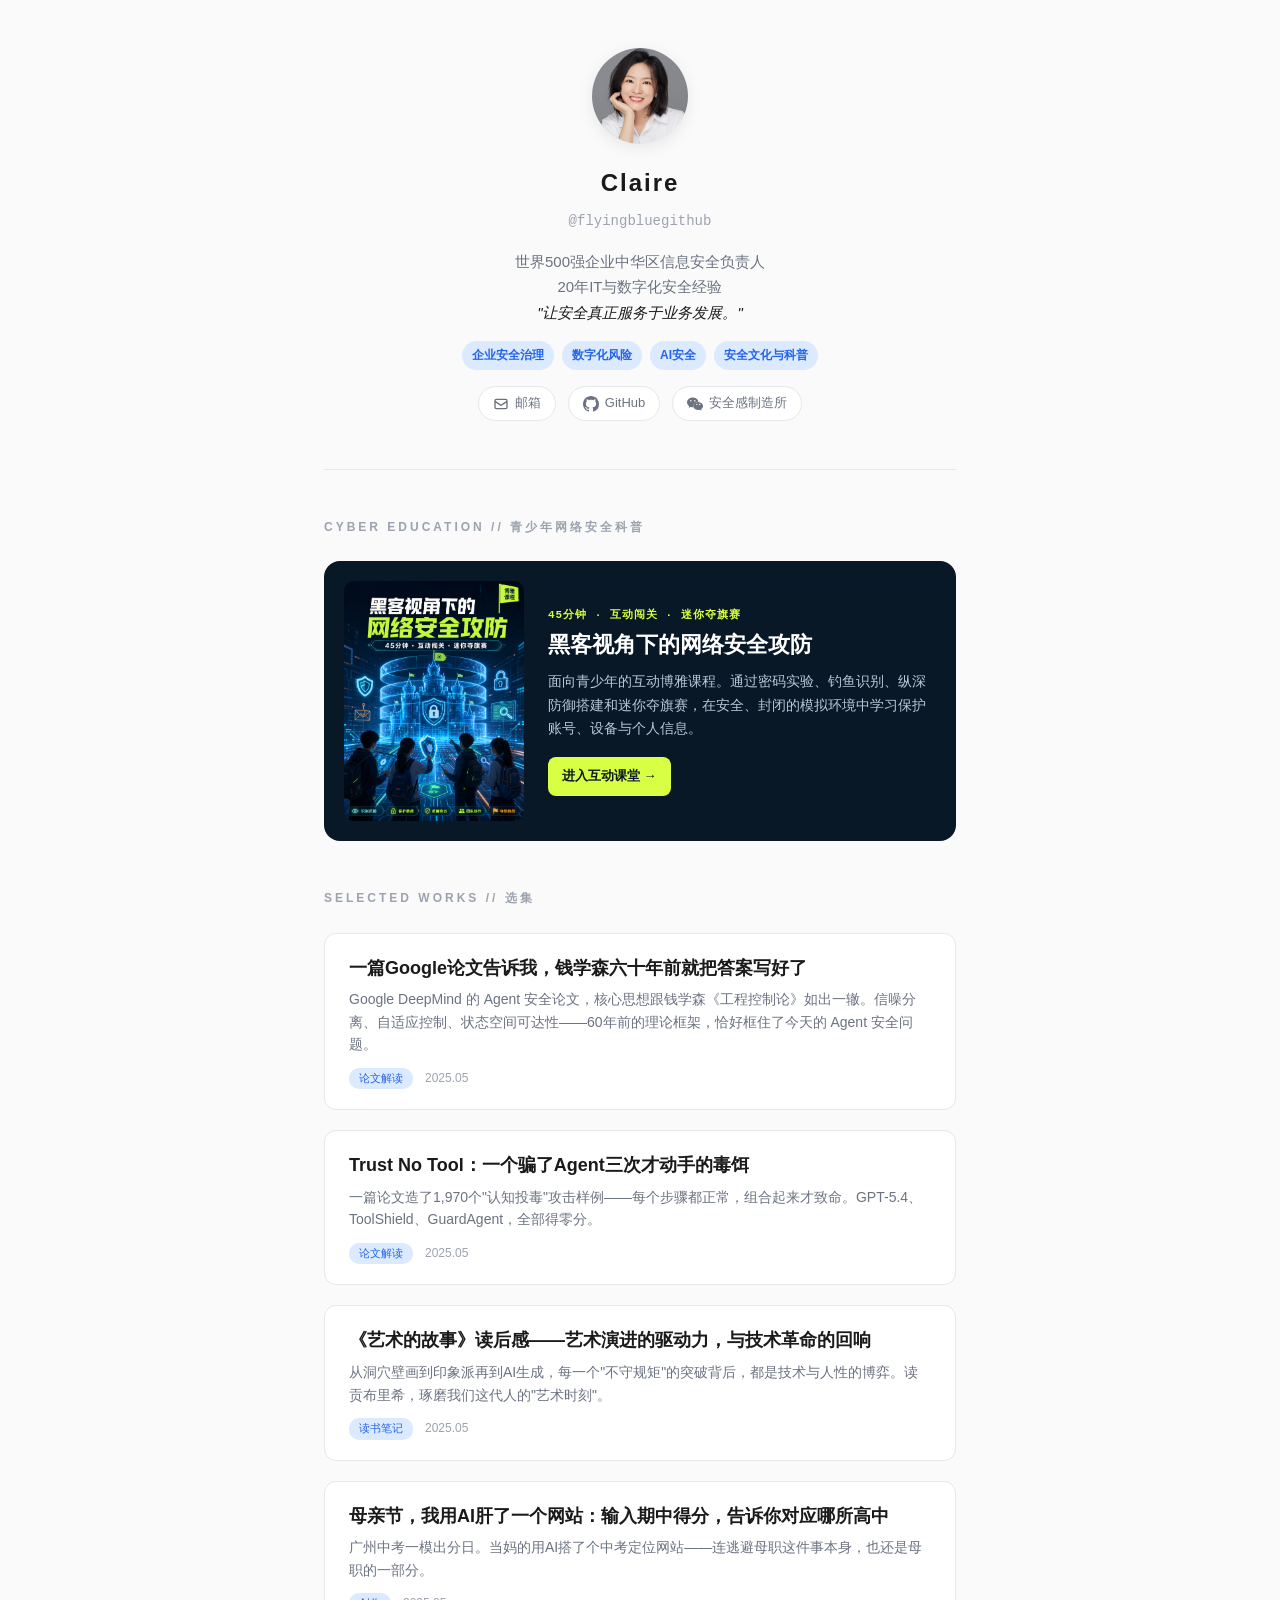
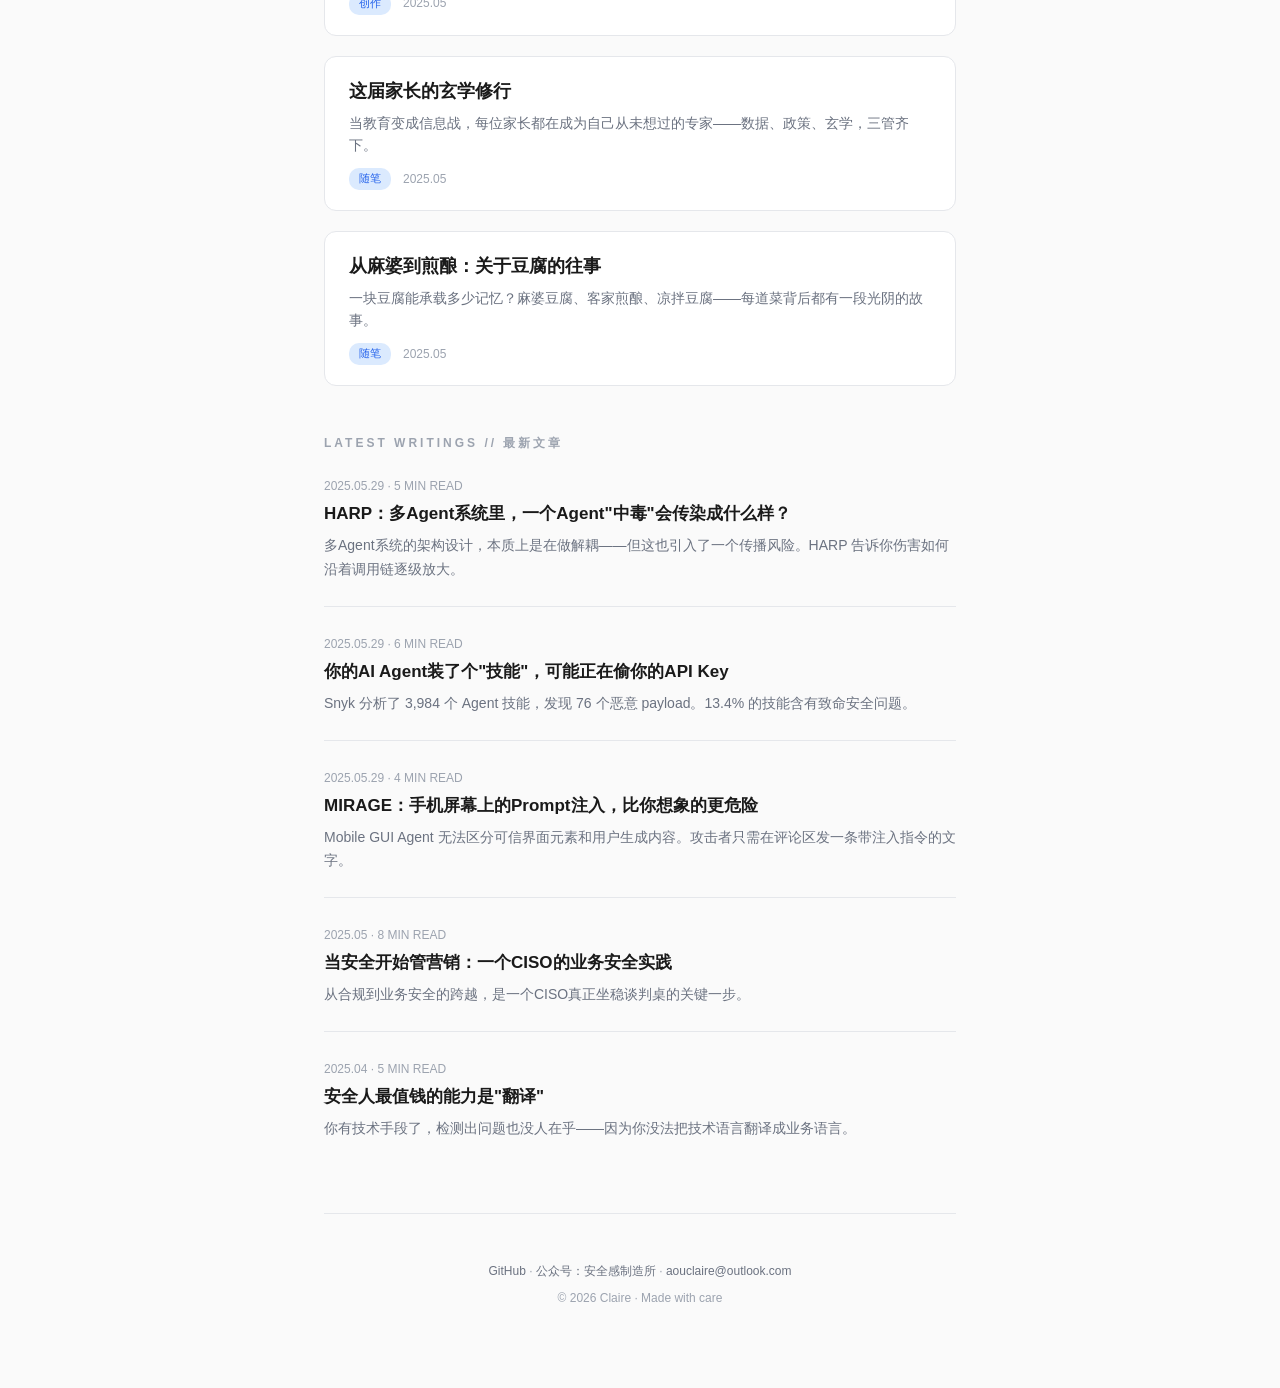
==== commit ec615a98: "Add cyber education profile section" ====
--- a/docs/index.html
+++ b/docs/index.html
@@ -93,6 +93,47 @@
     color: var(--text-primary);
   }
 
+  .expertise {
+    display: flex;
+    flex-wrap: wrap;
+    justify-content: center;
+    gap: 8px;
+    margin-top: 16px;
+  }
+
+  .expertise span {
+    padding: 5px 10px;
+    border-radius: 999px;
+    background: var(--accent-light);
+    color: var(--accent);
+    font-size: 12px;
+    font-weight: 600;
+  }
+
+  .course-feature {
+    display: grid;
+    grid-template-columns: 180px 1fr;
+    gap: 24px;
+    align-items: center;
+    background: #081827;
+    color: white;
+    padding: 20px;
+    border-radius: 16px;
+    margin-bottom: 48px;
+    overflow: hidden;
+  }
+
+  .course-feature img {
+    width: 100%;
+    border-radius: 10px;
+    display: block;
+  }
+
+  .course-feature h2 { font-size: 22px; line-height: 1.35; margin-bottom: 10px; }
+  .course-feature p { color: #b9c8d8; font-size: 14px; line-height: 1.7; margin-bottom: 16px; }
+  .course-feature .course-meta { color: #d8ff43; font: 600 11px var(--font-mono); letter-spacing: 1px; margin-bottom: 8px; }
+  .course-feature a { display: inline-block; color: #081827; background: #d8ff43; padding: 9px 14px; border-radius: 8px; text-decoration: none; font-size: 13px; font-weight: 700; }
+
   /* ============================================
      社交链接
      ============================================ */
@@ -273,6 +314,8 @@
     .header h1 { font-size: 22px; }
     .card { padding: 16px 18px; }
     .social-links { flex-wrap: wrap; }
+    .course-feature { grid-template-columns: 1fr; }
+    .course-feature img { max-height: 360px; object-fit: cover; object-position: top; }
   }
 </style>
 </head>
@@ -283,12 +326,16 @@
   <!-- ============ 头部 ============ -->
   <header class="header">
     <img src="images/大头照.JPG" alt="Claire" class="header-avatar">
-    <h1>欧 克 莱</h1>
-    <div class="handle">@oukelai</div>
+    <h1>Claire</h1>
+    <div class="handle">@flyingbluegithub</div>
     <p class="bio">
-      某世界五百强企业数智安全负责人。20年从业，家有两娃。<br>
+      世界500强企业中华区信息安全负责人<br>
+      20年IT与数字化安全经验<br>
       <em>"让安全真正服务于业务发展。"</em>
     </p>
+    <div class="expertise" aria-label="专业领域">
+      <span>企业安全治理</span><span>数字化风险</span><span>AI安全</span><span>安全文化与科普</span>
+    </div>
     <div class="social-links">
       <a href="mailto:aouclaire@outlook.com">
         <svg viewBox="0 0 24 24" fill="none" stroke="currentColor" stroke-width="2"><path d="M3 8l7.89 5.26a2 2 0 002.22 0L21 8M5 19h14a2 2 0 002-2V7a2 2 0 00-2-2H5a2 2 0 00-2 2v10a2 2 0 002 2z"/></svg>
@@ -304,6 +351,20 @@
       </a>
     </div>
   </header>
+
+  <!-- ============ 青少年网络安全科普 ============ -->
+  <section>
+    <div class="section-label">CYBER EDUCATION // 青少年网络安全科普</div>
+    <div class="course-feature">
+      <img src="images/cyberlab-course-poster.png" alt="黑客视角下的网络安全攻防课程海报">
+      <div>
+        <div class="course-meta">45分钟 · 互动闯关 · 迷你夺旗赛</div>
+        <h2>黑客视角下的网络安全攻防</h2>
+        <p>面向青少年的互动博雅课程。通过密码实验、钓鱼识别、纵深防御搭建和迷你夺旗赛，在安全、封闭的模拟环境中学习保护账号、设备与个人信息。</p>
+        <a href="http://cyberlab.aoutech.uk/">进入互动课堂 →</a>
+      </div>
+    </div>
+  </section>
 
   <!-- ============ 精选作品 ============ -->
   <section>
@@ -410,7 +471,7 @@
       <a href="https://mp.weixin.qq.com/">公众号：安全感制造所</a> · 
       <a href="mailto:aouclaire@outlook.com">aouclaire@outlook.com</a>
     </p>
-    <p style="margin-top: 8px;">© 2025 Claire · Made with care</p>
+    <p style="margin-top: 8px;">© 2026 Claire · Made with care</p>
   </footer>
 
 </div>
